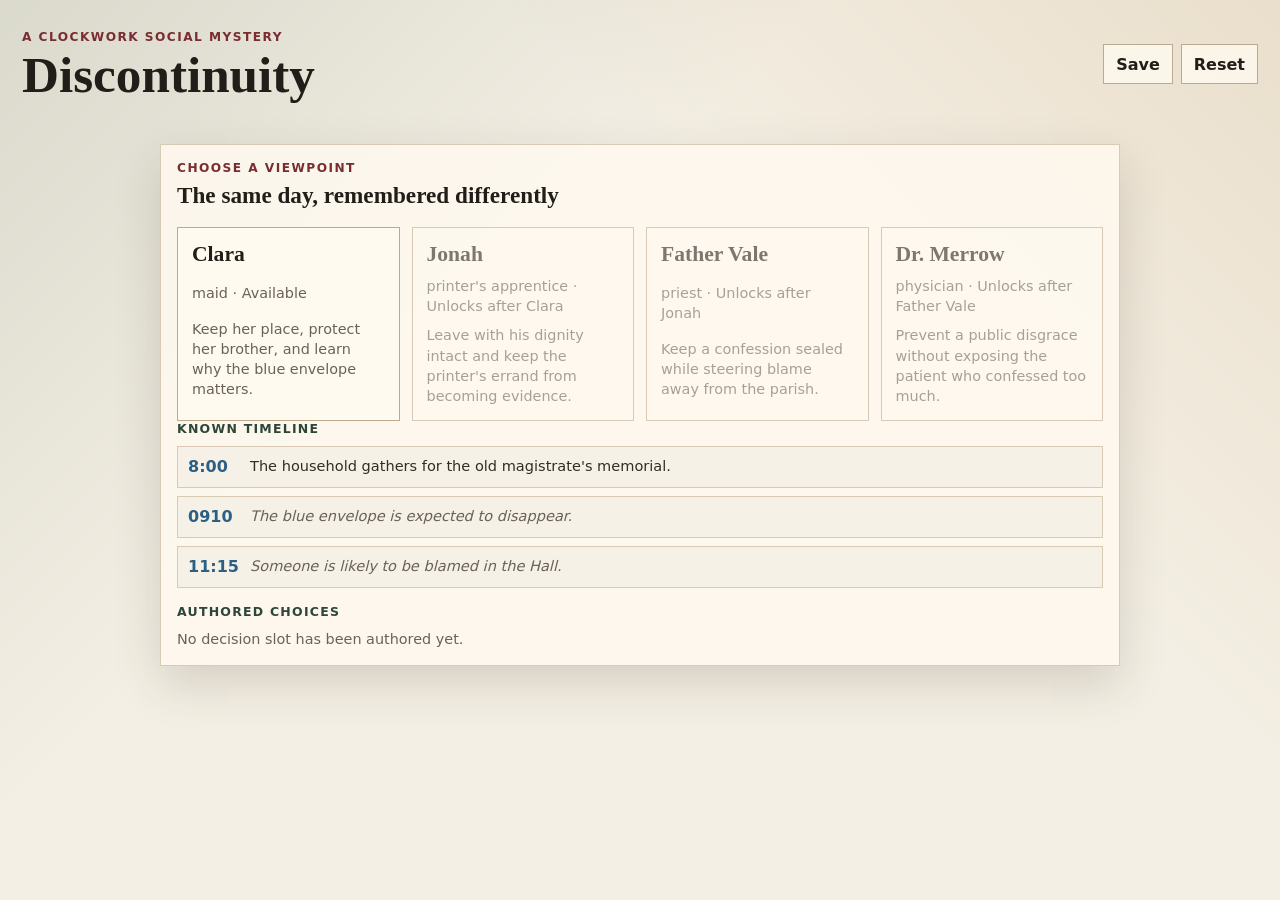
==== site/index.html @ dc3f8f5f "Build Discontinuity static prototype" ====
<!doctype html>
<html lang="en">
  <head>
    <meta charset="utf-8">
    <meta name="viewport" content="width=device-width, initial-scale=1">
    <title>Discontinuity</title>
    <meta
      name="description"
      content="A static prototype for Discontinuity, a graphical turn-based text adventure told through many viewpoints of one day."
    >
    <link rel="stylesheet" href="styles.css">
  </head>
  <body>
    <div class="shell">
      <header class="topbar">
        <div>
          <p class="eyebrow">A Clockwork Social Mystery</p>
          <h1>Discontinuity</h1>
        </div>
        <div class="top-actions">
          <button class="ghost-button" id="save-button" type="button">Save</button>
          <button class="ghost-button" id="reset-button" type="button">Reset</button>
        </div>
      </header>

      <main id="app" aria-live="polite"></main>
    </div>

    <script src="scripts/data.js" defer></script>
    <script src="scripts/engine.js" defer></script>
    <script src="scripts/app.js" defer></script>
  </body>
</html>
---- site/styles.css ----
:root {
  color-scheme: light;
  --paper: #f4efe4;
  --paper-strong: #fffaf0;
  --ink: #211d18;
  --muted: #6b6256;
  --line: #d8cbb6;
  --line-strong: #bda98e;
  --moss: #516851;
  --moss-dark: #2e4638;
  --oxblood: #792d31;
  --brass: #ad7b39;
  --blue: #2c5f86;
  --blue-soft: #dbeaf1;
  --shadow: 0 18px 45px rgb(50 39 27 / 16%);
  font-family:
    Inter, ui-sans-serif, system-ui, -apple-system, BlinkMacSystemFont, "Segoe UI",
    sans-serif;
}

* {
  box-sizing: border-box;
}

html,
body {
  min-height: 100%;
}

body {
  margin: 0;
  background:
    linear-gradient(135deg, rgb(81 104 81 / 16%), transparent 38%),
    linear-gradient(225deg, rgb(173 123 57 / 14%), transparent 36%),
    var(--paper);
  color: var(--ink);
}

button,
input,
select {
  font: inherit;
}

button {
  cursor: pointer;
}

.shell {
  width: min(1500px, 100%);
  margin: 0 auto;
  padding: 18px;
}

.topbar {
  display: flex;
  align-items: center;
  justify-content: space-between;
  gap: 16px;
  padding: 12px 4px 18px;
}

h1,
h2,
h3,
p {
  margin: 0;
}

h1 {
  font-family: Georgia, "Times New Roman", serif;
  font-size: clamp(2rem, 4vw, 4.2rem);
  font-weight: 700;
  line-height: 0.92;
}

.eyebrow {
  margin-bottom: 7px;
  color: var(--oxblood);
  font-size: 0.76rem;
  font-weight: 800;
  letter-spacing: 0.12em;
  text-transform: uppercase;
}

.top-actions {
  display: flex;
  flex-wrap: wrap;
  justify-content: flex-end;
  gap: 8px;
}

.layout {
  display: grid;
  grid-template-columns: minmax(270px, 0.82fr) minmax(370px, 1.25fr) minmax(300px, 0.9fr);
  gap: 16px;
  align-items: start;
}

.panel,
.location-frame,
.start-panel {
  border: 1px solid var(--line);
  background: rgb(255 250 240 / 84%);
  box-shadow: var(--shadow);
}

.panel,
.start-panel {
  padding: 16px;
}

.location-frame {
  overflow: hidden;
}

.location-frame img {
  display: block;
  width: 100%;
  aspect-ratio: 4 / 3;
  object-fit: cover;
  background: #d8cbb6;
}

.location-caption {
  display: grid;
  gap: 9px;
  padding: 14px 15px 16px;
}

.time-location {
  display: flex;
  align-items: center;
  justify-content: space-between;
  gap: 10px;
  color: var(--muted);
  font-size: 0.9rem;
  font-weight: 700;
}

.location-name {
  color: var(--ink);
  font-family: Georgia, "Times New Roman", serif;
  font-size: 1.45rem;
}

.map-list,
.chip-list,
.action-list,
.timeline-list,
.memory-list,
.inventory-list {
  display: grid;
  gap: 8px;
  list-style: none;
  margin: 0;
  padding: 0;
}

.map-list {
  grid-template-columns: repeat(auto-fit, minmax(96px, 1fr));
}

.map-node,
.chip,
.tag,
.inventory-item,
.memory-item,
.timeline-item,
.stat-row,
.bias-item {
  border: 1px solid var(--line);
  background: rgb(244 239 228 / 74%);
}

.map-node,
.chip,
.tag {
  display: inline-flex;
  align-items: center;
  justify-content: center;
  min-height: 34px;
  padding: 6px 9px;
  text-align: center;
  font-size: 0.84rem;
  font-weight: 750;
}

.map-node.is-here {
  border-color: var(--moss);
  background: #dde8d9;
  color: var(--moss-dark);
}

.scene {
  min-height: 640px;
}

.scene-heading {
  display: grid;
  gap: 8px;
  margin-bottom: 18px;
}

.scene-heading h2 {
  font-family: Georgia, "Times New Roman", serif;
  font-size: clamp(1.65rem, 3vw, 2.7rem);
  line-height: 1;
}

.scene-kicker {
  color: var(--muted);
  font-size: 0.92rem;
  font-weight: 800;
}

.scene-copy {
  display: grid;
  gap: 12px;
  margin-bottom: 18px;
  font-family: Georgia, "Times New Roman", serif;
  font-size: 1.14rem;
  line-height: 1.58;
}

.event-stack {
  display: grid;
  gap: 8px;
  margin: 0 0 18px;
}

.event-line {
  border-left: 4px solid var(--brass);
  background: #fff7e7;
  padding: 10px 12px;
  line-height: 1.45;
}

.event-line.is-private {
  border-left-color: var(--blue);
  background: var(--blue-soft);
}

.section-title {
  margin: 0 0 10px;
  color: var(--moss-dark);
  font-size: 0.78rem;
  font-weight: 900;
  letter-spacing: 0.1em;
  text-transform: uppercase;
}

.action-list {
  gap: 10px;
}

.action-button {
  display: grid;
  gap: 7px;
  width: 100%;
  border: 1px solid var(--line-strong);
  background: var(--paper-strong);
  color: var(--ink);
  padding: 12px 13px;
  text-align: left;
  transition:
    border-color 160ms ease,
    transform 160ms ease,
    box-shadow 160ms ease,
    background 160ms ease;
}

.action-button:hover,
.action-button:focus-visible {
  border-color: var(--moss);
  background: #f7fbf0;
  box-shadow: 0 12px 24px rgb(46 70 56 / 14%);
  outline: none;
  transform: translateY(-1px);
}

.action-label {
  font-weight: 850;
}

.action-meta {
  display: flex;
  flex-wrap: wrap;
  gap: 6px;
}

.tag {
  min-height: 24px;
  border-color: rgb(109 94 72 / 28%);
  color: var(--muted);
  font-size: 0.69rem;
  text-transform: uppercase;
}

.tag.kind {
  border-color: #88a57a;
  color: var(--moss-dark);
}

.tag.cruel,
.tag.threatening {
  border-color: #b57978;
  color: var(--oxblood);
}

.tag.suspicious,
.tag.risky {
  border-color: #b89d54;
  color: #735015;
}

.sidebar {
  display: grid;
  gap: 14px;
}

.dashboard-section + .dashboard-section {
  margin-top: 16px;
}

.chip-list {
  grid-template-columns: repeat(auto-fit, minmax(108px, 1fr));
}

.chip {
  justify-content: flex-start;
  gap: 7px;
  text-align: left;
}

.chip small {
  display: block;
  color: var(--muted);
  font-size: 0.7rem;
  font-weight: 700;
}

.inventory-item,
.memory-item,
.timeline-item,
.stat-row,
.bias-item {
  padding: 9px 10px;
  line-height: 1.38;
}

.timeline-item {
  display: grid;
  grid-template-columns: 54px 1fr;
  gap: 8px;
}

.timeline-time {
  color: var(--blue);
  font-weight: 850;
}

.timeline-text,
.memory-item,
.inventory-item,
.bias-item {
  color: #332c24;
  font-size: 0.91rem;
}

.uncertain {
  color: var(--muted);
  font-style: italic;
}

.stat-grid {
  display: grid;
  grid-template-columns: 1fr 1fr;
  gap: 8px;
}

.stat-row strong {
  display: block;
  color: var(--moss-dark);
  font-size: 0.78rem;
  text-transform: uppercase;
}

.ghost-button,
.primary-button {
  min-height: 40px;
  border: 1px solid var(--line-strong);
  padding: 8px 12px;
  font-weight: 850;
}

.ghost-button {
  background: rgb(255 250 240 / 82%);
  color: var(--ink);
}

.ghost-button:hover,
.ghost-button:focus-visible {
  border-color: var(--oxblood);
  outline: none;
}

.primary-button {
  background: var(--moss-dark);
  color: #fffaf0;
}

.start-panel {
  width: min(960px, 100%);
  margin: 28px auto;
}

.start-grid {
  display: grid;
  grid-template-columns: repeat(auto-fit, minmax(210px, 1fr));
  gap: 12px;
  margin-top: 18px;
}

.character-button {
  display: grid;
  gap: 9px;
  min-height: 150px;
  border: 1px solid var(--line-strong);
  background: var(--paper-strong);
  padding: 14px;
  text-align: left;
}

.character-button:not(:disabled):hover,
.character-button:not(:disabled):focus-visible {
  border-color: var(--moss);
  outline: none;
}

.character-button:disabled {
  cursor: not-allowed;
  opacity: 0.58;
}

.character-name {
  color: var(--ink);
  font-family: Georgia, "Times New Roman", serif;
  font-size: 1.35rem;
  font-weight: 700;
}

.character-role,
.empty-note {
  color: var(--muted);
  font-size: 0.9rem;
  line-height: 1.4;
}

.end-note {
  margin-top: 16px;
  border-left: 4px solid var(--moss);
  background: #edf4e8;
  padding: 12px;
  line-height: 1.45;
}

details.mobile-section {
  display: none;
}

@media (max-width: 1120px) {
  .layout {
    grid-template-columns: minmax(280px, 0.92fr) minmax(420px, 1.08fr);
  }

  .sidebar {
    grid-column: 1 / -1;
    grid-template-columns: repeat(2, minmax(0, 1fr));
  }
}

@media (max-width: 780px) {
  .shell {
    padding: 12px;
  }

  .topbar {
    align-items: flex-start;
    flex-direction: column;
  }

  .top-actions {
    justify-content: flex-start;
  }

  .layout,
  .sidebar {
    grid-template-columns: 1fr;
  }

  .scene {
    min-height: 0;
  }

  .panel,
  .start-panel {
    padding: 13px;
  }

  details.mobile-section {
    display: block;
  }

  details.mobile-section > summary {
    color: var(--moss-dark);
    cursor: pointer;
    font-weight: 900;
  }
}
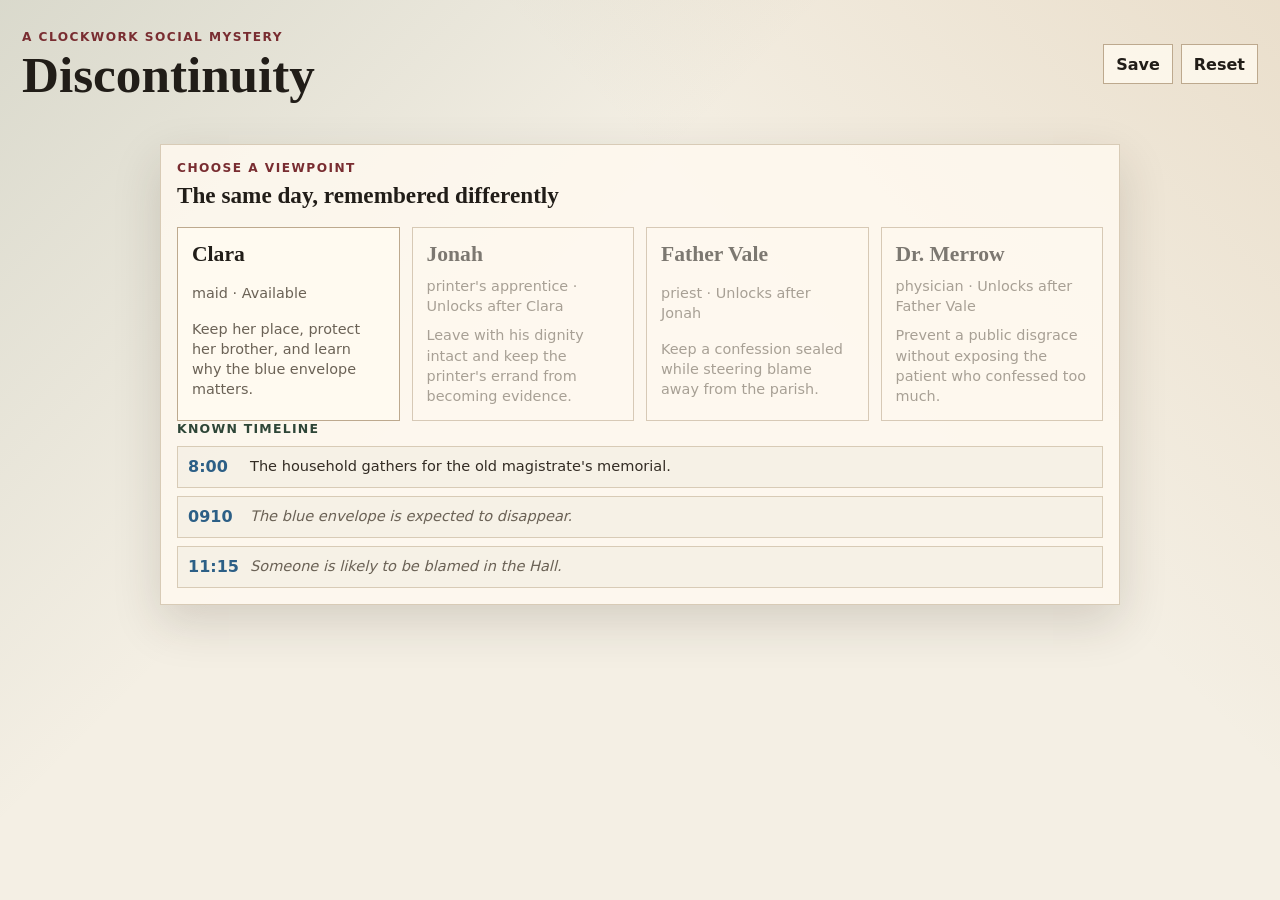
==== commit 9cfbf3c3: "Version static assets for scoring update" ====
--- a/site/index.html
+++ b/site/index.html
@@ -8,7 +8,7 @@
       name="description"
       content="A static prototype for Discontinuity, a graphical turn-based text adventure told through many viewpoints of one day."
     >
-    <link rel="stylesheet" href="styles.css">
+    <link rel="stylesheet" href="styles.css?v=df8eab1">
   </head>
   <body>
     <div class="shell">
@@ -26,8 +26,8 @@
       <main id="app" aria-live="polite"></main>
     </div>
 
-    <script src="scripts/data.js" defer></script>
-    <script src="scripts/engine.js" defer></script>
-    <script src="scripts/app.js" defer></script>
+    <script src="scripts/data.js?v=df8eab1" defer></script>
+    <script src="scripts/engine.js?v=df8eab1" defer></script>
+    <script src="scripts/app.js?v=df8eab1" defer></script>
   </body>
 </html>
--- a/site/styles.css
+++ b/site/styles.css
@@ -97,6 +97,13 @@
   align-items: start;
 }
 
+.dev-layout {
+  display: grid;
+  grid-template-columns: minmax(330px, 0.82fr) minmax(560px, 1.18fr);
+  gap: 16px;
+  align-items: start;
+}
+
 .panel,
 .location-frame,
 .start-panel {
@@ -148,7 +155,6 @@
 .chip-list,
 .action-list,
 .timeline-list,
-.memory-list,
 .inventory-list {
   display: grid;
   gap: 8px;
@@ -165,10 +171,8 @@
 .chip,
 .tag,
 .inventory-item,
-.memory-item,
 .timeline-item,
-.stat-row,
-.bias-item {
+.stat-row {
   border: 1px solid var(--line);
   background: rgb(244 239 228 / 74%);
 }
@@ -193,7 +197,7 @@
 }
 
 .scene {
-  min-height: 640px;
+  min-height: 0;
 }
 
 .scene-heading {
@@ -217,10 +221,20 @@
 .scene-copy {
   display: grid;
   gap: 12px;
-  margin-bottom: 18px;
+  margin: 18px 0;
   font-family: Georgia, "Times New Roman", serif;
   font-size: 1.14rem;
   line-height: 1.58;
+}
+
+.dev-status-grid {
+  display: grid;
+  grid-template-columns: repeat(2, minmax(0, 1fr));
+  gap: 8px;
+}
+
+.dev-status-grid .wide {
+  grid-column: 1 / -1;
 }
 
 .event-stack {
@@ -341,10 +355,8 @@
 }
 
 .inventory-item,
-.memory-item,
 .timeline-item,
-.stat-row,
-.bias-item {
+.stat-row {
   padding: 9px 10px;
   line-height: 1.38;
 }
@@ -361,9 +373,7 @@
 }
 
 .timeline-text,
-.memory-item,
-.inventory-item,
-.bias-item {
+.inventory-item {
   color: #332c24;
   font-size: 0.91rem;
 }
@@ -384,6 +394,259 @@
   color: var(--moss-dark);
   font-size: 0.78rem;
   text-transform: uppercase;
+}
+
+.debug-panel {
+  grid-column: 1 / -1;
+}
+
+.dev-layout .debug-panel {
+  grid-column: auto;
+}
+
+.debug-character-list {
+  display: grid;
+  gap: 8px;
+}
+
+.debug-character {
+  border: 1px solid var(--line);
+  background: rgb(244 239 228 / 68%);
+}
+
+.debug-character > summary {
+  display: grid;
+  grid-template-columns: minmax(88px, 0.7fr) minmax(58px, 0.42fr) minmax(120px, 0.9fr) minmax(130px, 1fr) 48px;
+  gap: 8px;
+  align-items: center;
+  min-height: 42px;
+  padding: 8px 10px;
+  cursor: pointer;
+  font-size: 0.82rem;
+}
+
+.debug-current,
+.debug-location,
+.debug-pick,
+.debug-adjustment,
+.debug-condition-score,
+.debug-action-id,
+.debug-status {
+  color: var(--muted);
+}
+
+.debug-current {
+  display: block;
+  margin-top: 2px;
+  font-size: 0.68rem;
+  font-weight: 850;
+  letter-spacing: 0.06em;
+  text-transform: uppercase;
+}
+
+.debug-pick {
+  overflow: hidden;
+  text-overflow: ellipsis;
+  white-space: nowrap;
+}
+
+.debug-option-list {
+  display: grid;
+  gap: 6px;
+  margin: 0;
+  padding: 0 10px 10px;
+  list-style: none;
+}
+
+.debug-subsection {
+  display: grid;
+  gap: 6px;
+  padding: 0 10px 10px;
+}
+
+.debug-subtitle {
+  margin: 0;
+  color: var(--moss-dark);
+  font-size: 0.7rem;
+  font-weight: 900;
+  letter-spacing: 0.08em;
+  text-transform: uppercase;
+}
+
+.debug-options-title {
+  padding: 0 10px 6px;
+}
+
+.debug-manual-list {
+  display: grid;
+  gap: 6px;
+  list-style: none;
+  margin: 0;
+  padding: 0;
+}
+
+.debug-manual-adjustment {
+  display: grid;
+  grid-template-columns: minmax(0, 1fr) 48px;
+  gap: 5px 7px;
+  border: 1px solid var(--line);
+  background: #fff7e7;
+  padding: 7px;
+  font-size: 0.78rem;
+}
+
+.debug-adjustment-meta {
+  grid-column: 1 / -1;
+  color: var(--muted);
+  font-size: 0.72rem;
+  font-weight: 750;
+}
+
+.debug-manual-adjustment .action-meta {
+  grid-column: 1 / -1;
+}
+
+.debug-goal-list {
+  display: grid;
+  gap: 6px;
+}
+
+.debug-goal {
+  border: 1px solid var(--line);
+  background: rgb(255 250 240 / 84%);
+}
+
+.debug-goal.active {
+  border-color: var(--moss);
+  background: #edf4e8;
+}
+
+.debug-goal.satisfied {
+  opacity: 0.72;
+}
+
+.debug-goal > summary {
+  display: grid;
+  grid-template-columns: minmax(0, 1fr) 72px 48px;
+  gap: 7px;
+  align-items: center;
+  padding: 7px;
+  cursor: pointer;
+  font-size: 0.78rem;
+}
+
+.debug-goal-body {
+  display: grid;
+  gap: 6px;
+  padding: 0 7px 7px;
+}
+
+.debug-variable-list,
+.debug-choice-list,
+.debug-step-list {
+  display: grid;
+  gap: 4px;
+  margin: 0;
+  padding: 0;
+  list-style: none;
+}
+
+.debug-variable,
+.debug-choice-adjustment,
+.debug-step {
+  display: grid;
+  grid-template-columns: minmax(0, 1fr) 62px;
+  gap: 6px;
+  border: 1px solid var(--line);
+  background: rgb(244 239 228 / 62%);
+  padding: 5px 6px;
+  color: #332c24;
+  font-size: 0.74rem;
+}
+
+.debug-variable.is-off,
+.debug-choice-adjustment.is-off,
+.debug-step.pending {
+  color: var(--muted);
+}
+
+.debug-choice-adjustment {
+  grid-template-columns: minmax(0, 1fr) minmax(74px, 0.6fr) 48px;
+}
+
+.debug-choice-adjustment.is-on {
+  border-color: var(--brass);
+  background: #fff7e7;
+}
+
+.debug-step.current {
+  border-color: var(--blue);
+  background: var(--blue-soft);
+}
+
+.debug-step.satisfied {
+  border-color: #88a57a;
+  background: #edf4e8;
+}
+
+.debug-option {
+  display: grid;
+  grid-template-columns: 24px minmax(0, 1fr) 48px;
+  gap: 7px;
+  align-items: start;
+  border: 1px solid var(--line);
+  background: var(--paper-strong);
+  padding: 7px;
+  font-size: 0.78rem;
+}
+
+.debug-option.is-top {
+  border-color: var(--moss);
+  background: #edf4e8;
+}
+
+.debug-rank,
+.debug-score {
+  color: var(--blue);
+  font-variant-numeric: tabular-nums;
+  font-weight: 900;
+}
+
+.debug-label {
+  color: #332c24;
+  line-height: 1.3;
+}
+
+.debug-action-id {
+  display: block;
+  margin-top: 2px;
+  font-family: ui-monospace, SFMono-Regular, Consolas, "Liberation Mono", monospace;
+  font-size: 0.68rem;
+}
+
+.debug-option .action-meta {
+  grid-column: 2 / -1;
+}
+
+.debug-adjustment,
+.debug-condition-score,
+.debug-score-breakdown {
+  grid-column: 2 / -1;
+  font-size: 0.72rem;
+  font-weight: 850;
+}
+
+.debug-score-breakdown {
+  display: flex;
+  flex-wrap: wrap;
+  gap: 5px;
+  font-weight: 750;
+}
+
+.debug-score-breakdown span {
+  border: 1px solid var(--line);
+  background: rgb(244 239 228 / 72%);
+  padding: 2px 5px;
 }
 
 .ghost-button,
@@ -495,6 +758,7 @@
   }
 
   .layout,
+  .dev-layout,
   .sidebar {
     grid-template-columns: 1fr;
   }
@@ -517,4 +781,8 @@
     cursor: pointer;
     font-weight: 900;
   }
-}
+
+  .debug-character > summary {
+    grid-template-columns: minmax(72px, 0.7fr) minmax(54px, 0.45fr) minmax(0, 0.8fr) minmax(0, 1fr) 44px;
+  }
+}
